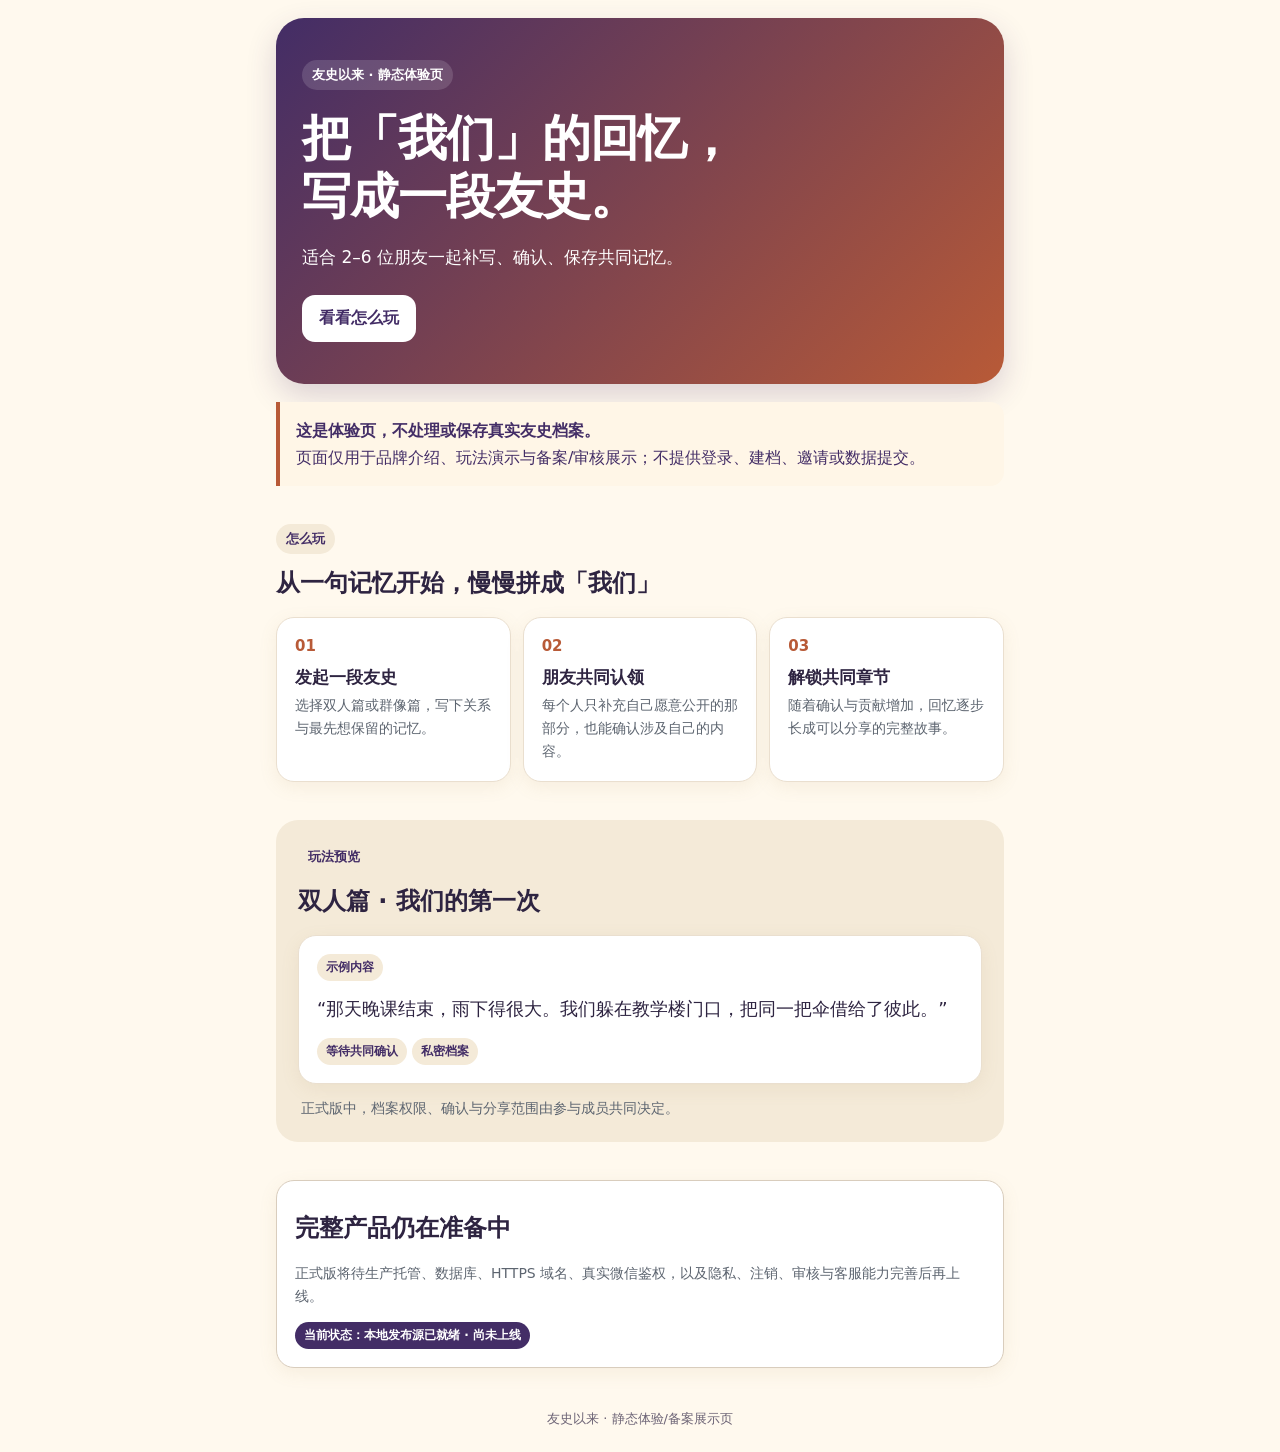
==== index.html @ bddd900c "feat: publish friend history experience page Publish the reviewed static experience and filing showc" ====
<!doctype html>
<html lang="zh-CN">
  <head>
    <meta charset="utf-8">
    <meta name="viewport" content="width=device-width, initial-scale=1, viewport-fit=cover">
    <meta name="description" content="友史以来静态体验页：品牌介绍与玩法演示。">
    <title>友史以来｜静态体验页</title>
    <link rel="stylesheet" href="./styles.css">
  </head>
  <body>
    <main class="page">
      <section class="hero">
        <span class="eyebrow">友史以来 · 静态体验页</span>
        <h1>把「我们」的回忆，<br>写成一段友史。</h1>
        <p>适合 2–6 位朋友一起补写、确认、保存共同记忆。</p>
        <a class="button" href="#how-it-works">看看怎么玩</a>
      </section>

      <aside class="notice" role="note">
        <strong>这是体验页，不处理或保存真实友史档案。</strong>
        页面仅用于品牌介绍、玩法演示与备案/审核展示；不提供登录、建档、邀请或数据提交。
      </aside>

      <section id="how-it-works" class="section">
        <span class="eyebrow dark">怎么玩</span>
        <h2>从一句记忆开始，慢慢拼成「我们」</h2>
        <div class="steps">
          <article class="step"><b>01</b><h3>发起一段友史</h3><p>选择双人篇或群像篇，写下关系与最先想保留的记忆。</p></article>
          <article class="step"><b>02</b><h3>朋友共同认领</h3><p>每个人只补充自己愿意公开的那部分，也能确认涉及自己的内容。</p></article>
          <article class="step"><b>03</b><h3>解锁共同章节</h3><p>随着确认与贡献增加，回忆逐步长成可以分享的完整故事。</p></article>
        </div>
      </section>

      <section class="section example">
        <span class="eyebrow dark">玩法预览</span>
        <h2>双人篇 · 我们的第一次</h2>
        <div class="memory-card">
          <span class="tag">示例内容</span>
          <p>“那天晚课结束，雨下得很大。我们躲在教学楼门口，把同一把伞借给了彼此。”</p>
          <div><span class="chip">等待共同确认</span><span class="chip">私密档案</span></div>
        </div>
        <p class="caption">正式版中，档案权限、确认与分享范围由参与成员共同决定。</p>
      </section>

      <section class="section ready">
        <h2>完整产品仍在准备中</h2>
        <p>正式版将待生产托管、数据库、HTTPS 域名、真实微信鉴权，以及隐私、注销、审核与客服能力完善后再上线。</p>
        <span class="status">当前状态：本地发布源已就绪 · 尚未上线</span>
      </section>
    </main>
    <footer>友史以来 · 静态体验/备案展示页</footer>
  </body>
</html>
---- styles.css ----
:root{font-family:"PingFang SC",system-ui,sans-serif;color:#2e2441;background:#fff9ee}*{box-sizing:border-box}body{margin:0}.page{max-width:760px;margin:auto;padding:18px 16px 42px}.hero{border-radius:28px;background:linear-gradient(135deg,#432d66,#b85a37);color:#fff;padding:42px 26px;box-shadow:0 12px 30px #432d6630}.eyebrow{display:inline-block;border-radius:999px;padding:6px 10px;background:#ffffff24;color:#fff;font-size:13px;font-weight:700}.eyebrow.dark,.tag,.chip{background:#f4ead8;color:#432d66}.hero h1{font-size:clamp(32px,8vw,49px);line-height:1.18;margin:20px 0 14px;letter-spacing:-1px}.hero p{line-height:1.7;font-size:17px;margin-bottom:23px}.button{display:inline-block;border-radius:13px;background:#fff;color:#432d66;padding:13px 17px;font-weight:800;text-decoration:none}.notice{border-left:4px solid #b85a37;margin:18px 0;padding:15px 16px;background:#fff6e7;line-height:1.7;border-radius:0 14px 14px 0;color:#432d66}.notice strong{display:block}.section{margin-top:38px}.section h2{font-size:24px;margin:13px 0 18px}.steps{display:grid;gap:12px;grid-template-columns:repeat(3,1fr)}.step,.memory-card,.ready{background:#fff;border:1px solid #eadfcf;border-radius:18px;padding:18px;box-shadow:0 5px 18px #a989551a}.step b{color:#b85a37;font-size:15px}.step h3{font-size:17px;margin:11px 0 5px}.step p,.caption,.ready p{font-size:14px;line-height:1.65;color:#5d6570;margin:0}.example{background:#f4ead8;border-radius:22px;padding:22px}.memory-card p{font-size:18px;line-height:1.7;margin:13px 0}.tag,.chip,.status{display:inline-block;border-radius:999px;padding:5px 9px;font-size:12px;font-weight:700}.chip{margin-right:5px}.caption{margin:13px 3px 0}.ready{border-color:#d9cdbd}.status{margin-top:14px;background:#432d66;color:#fff}footer{text-align:center;color:#6d6476;font-size:13px;padding:0 16px 24px}@media(max-width:560px){.hero{padding:34px 21px}.steps{grid-template-columns:1fr}.section h2{font-size:22px}}
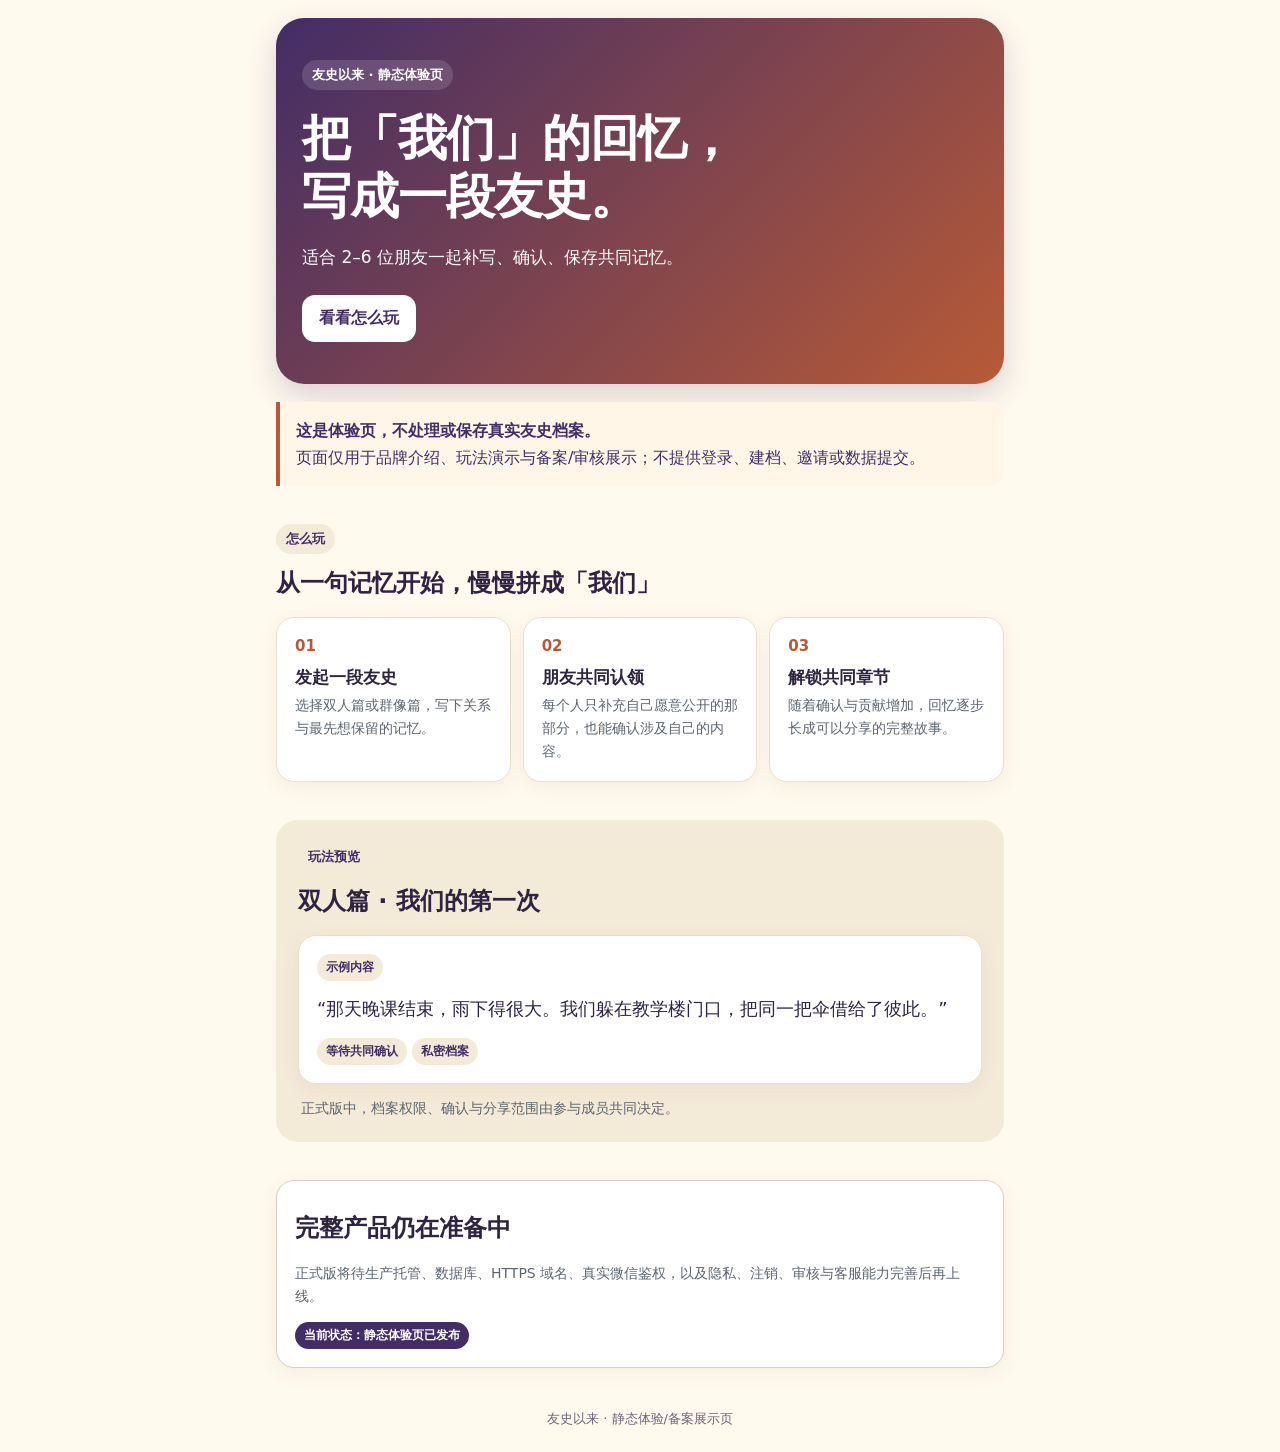
==== commit 400a0237: "fix: mark static experience page as published" ====
--- a/index.html
+++ b/index.html
@@ -45,7 +45,7 @@
       <section class="section ready">
         <h2>完整产品仍在准备中</h2>
         <p>正式版将待生产托管、数据库、HTTPS 域名、真实微信鉴权，以及隐私、注销、审核与客服能力完善后再上线。</p>
-        <span class="status">当前状态：本地发布源已就绪 · 尚未上线</span>
+        <span class="status">当前状态：静态体验页已发布</span>
       </section>
     </main>
     <footer>友史以来 · 静态体验/备案展示页</footer>
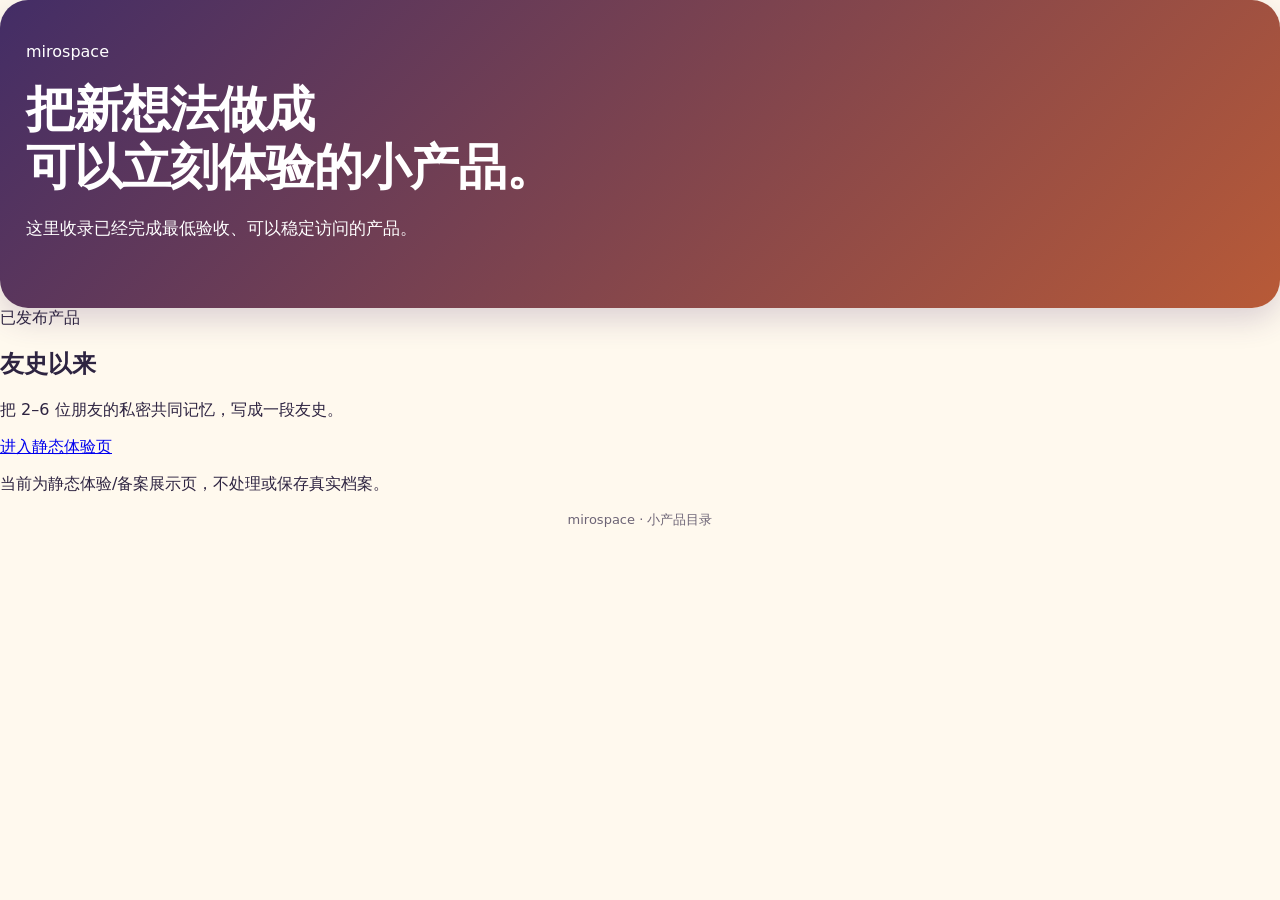
==== commit ee7fc30c: "feat: add mirospace product directory" ====
--- a/index.html
+++ b/index.html
@@ -1,53 +1 @@
-<!doctype html>
-<html lang="zh-CN">
-  <head>
-    <meta charset="utf-8">
-    <meta name="viewport" content="width=device-width, initial-scale=1, viewport-fit=cover">
-    <meta name="description" content="友史以来静态体验页：品牌介绍与玩法演示。">
-    <title>友史以来｜静态体验页</title>
-    <link rel="stylesheet" href="./styles.css">
-  </head>
-  <body>
-    <main class="page">
-      <section class="hero">
-        <span class="eyebrow">友史以来 · 静态体验页</span>
-        <h1>把「我们」的回忆，<br>写成一段友史。</h1>
-        <p>适合 2–6 位朋友一起补写、确认、保存共同记忆。</p>
-        <a class="button" href="#how-it-works">看看怎么玩</a>
-      </section>
-
-      <aside class="notice" role="note">
-        <strong>这是体验页，不处理或保存真实友史档案。</strong>
-        页面仅用于品牌介绍、玩法演示与备案/审核展示；不提供登录、建档、邀请或数据提交。
-      </aside>
-
-      <section id="how-it-works" class="section">
-        <span class="eyebrow dark">怎么玩</span>
-        <h2>从一句记忆开始，慢慢拼成「我们」</h2>
-        <div class="steps">
-          <article class="step"><b>01</b><h3>发起一段友史</h3><p>选择双人篇或群像篇，写下关系与最先想保留的记忆。</p></article>
-          <article class="step"><b>02</b><h3>朋友共同认领</h3><p>每个人只补充自己愿意公开的那部分，也能确认涉及自己的内容。</p></article>
-          <article class="step"><b>03</b><h3>解锁共同章节</h3><p>随着确认与贡献增加，回忆逐步长成可以分享的完整故事。</p></article>
-        </div>
-      </section>
-
-      <section class="section example">
-        <span class="eyebrow dark">玩法预览</span>
-        <h2>双人篇 · 我们的第一次</h2>
-        <div class="memory-card">
-          <span class="tag">示例内容</span>
-          <p>“那天晚课结束，雨下得很大。我们躲在教学楼门口，把同一把伞借给了彼此。”</p>
-          <div><span class="chip">等待共同确认</span><span class="chip">私密档案</span></div>
-        </div>
-        <p class="caption">正式版中，档案权限、确认与分享范围由参与成员共同决定。</p>
-      </section>
-
-      <section class="section ready">
-        <h2>完整产品仍在准备中</h2>
-        <p>正式版将待生产托管、数据库、HTTPS 域名、真实微信鉴权，以及隐私、注销、审核与客服能力完善后再上线。</p>
-        <span class="status">当前状态：静态体验页已发布</span>
-      </section>
-    </main>
-    <footer>友史以来 · 静态体验/备案展示页</footer>
-  </body>
-</html>
+<!doctype html><html lang="zh-CN"><head><meta charset="utf-8"><meta name="viewport" content="width=device-width,initial-scale=1"><meta name="description" content="mirospace：把新想法做成可以立刻体验的小产品。"><title>mirospace｜小产品目录</title><link rel="stylesheet" href="./styles.css"></head><body><main class="portal"><section class="hero"><span>mirospace</span><h1>把新想法做成<br>可以立刻体验的小产品。</h1><p>这里收录已经完成最低验收、可以稳定访问的产品。</p></section><section class="card"><span>已发布产品</span><h2>友史以来</h2><p>把 2–6 位朋友的私密共同记忆，写成一段友史。</p><a href="./youshiyilai/">进入静态体验页</a><p class="note">当前为静态体验/备案展示页，不处理或保存真实档案。</p></section></main><footer>mirospace · 小产品目录</footer></body></html>
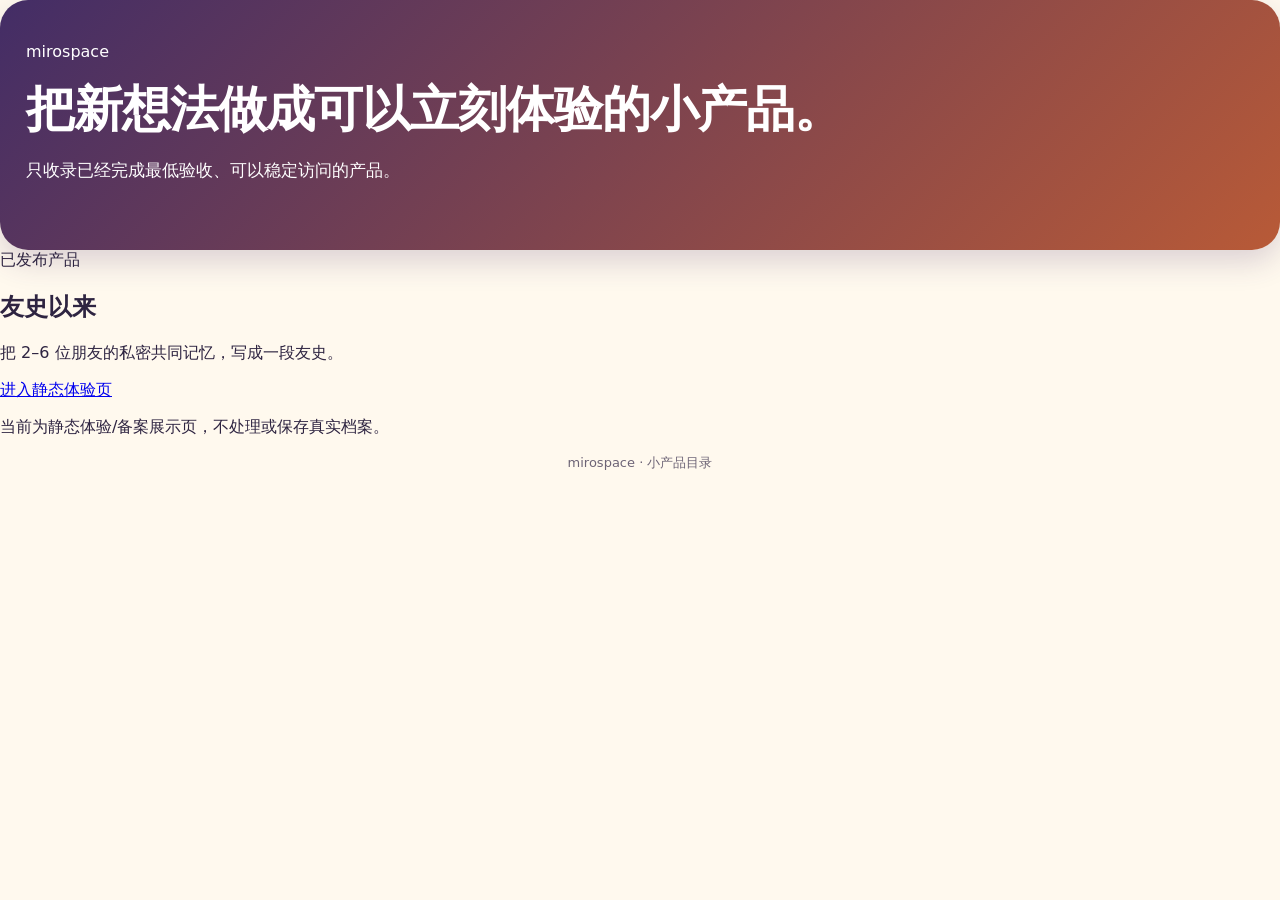
==== commit c264fbd2: "fix: link directory to lore together" ====
--- a/index.html
+++ b/index.html
@@ -1 +1 @@
-<!doctype html><html lang="zh-CN"><head><meta charset="utf-8"><meta name="viewport" content="width=device-width,initial-scale=1"><meta name="description" content="mirospace：把新想法做成可以立刻体验的小产品。"><title>mirospace｜小产品目录</title><link rel="stylesheet" href="./styles.css"></head><body><main class="portal"><section class="hero"><span>mirospace</span><h1>把新想法做成<br>可以立刻体验的小产品。</h1><p>这里收录已经完成最低验收、可以稳定访问的产品。</p></section><section class="card"><span>已发布产品</span><h2>友史以来</h2><p>把 2–6 位朋友的私密共同记忆，写成一段友史。</p><a href="./youshiyilai/">进入静态体验页</a><p class="note">当前为静态体验/备案展示页，不处理或保存真实档案。</p></section></main><footer>mirospace · 小产品目录</footer></body></html>
+<!doctype html><html lang="zh-CN"><head><meta charset="utf-8"><meta name="viewport" content="width=device-width,initial-scale=1"><meta name="description" content="mirospace：把新想法做成可以立刻体验的小产品。"><title>mirospace｜小产品目录</title><link rel="stylesheet" href="./styles.css"></head><body><main class="portal"><section class="hero"><span>mirospace</span><h1>把新想法做成可以立刻体验的小产品。</h1><p>只收录已经完成最低验收、可以稳定访问的产品。</p></section><section class="card"><span>已发布产品</span><h2>友史以来</h2><p>把 2–6 位朋友的私密共同记忆，写成一段友史。</p><a href="./lore-together/">进入静态体验页</a><p>当前为静态体验/备案展示页，不处理或保存真实档案。</p></section></main><footer>mirospace · 小产品目录</footer></body></html>
